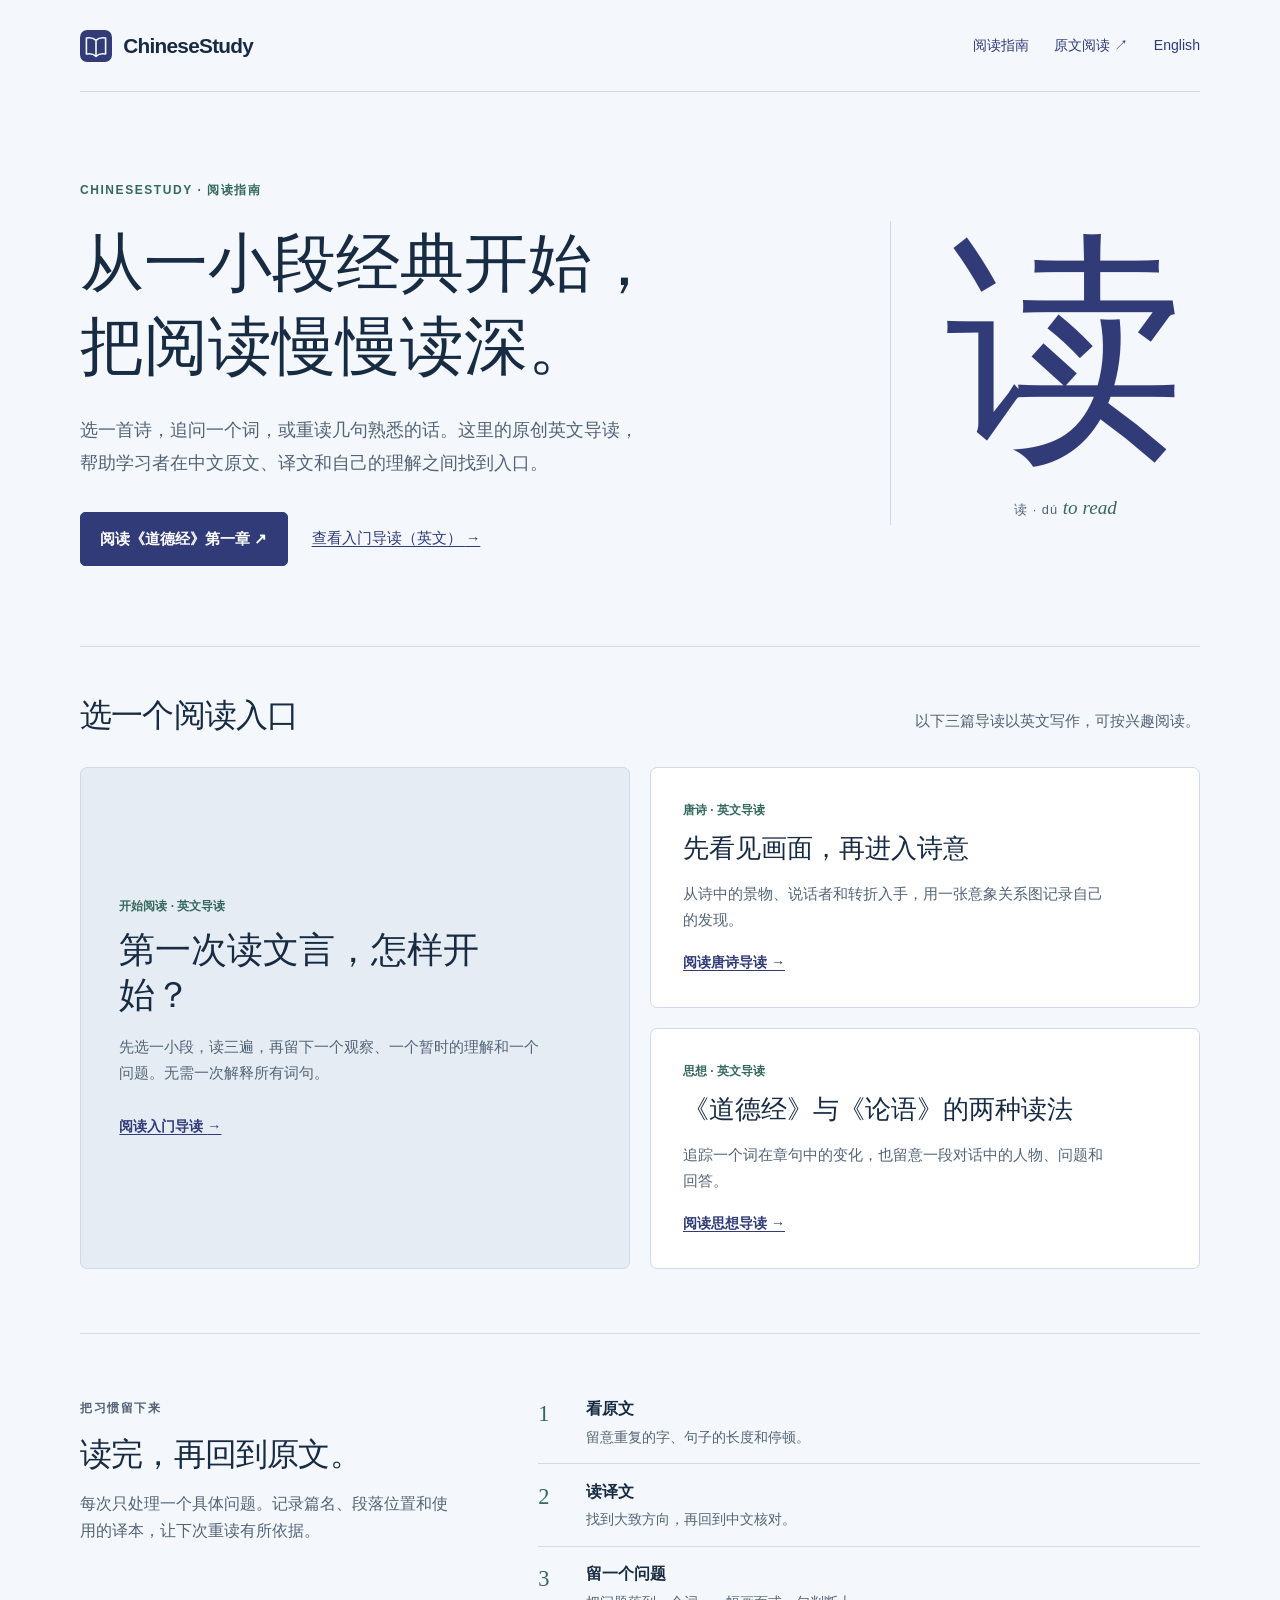
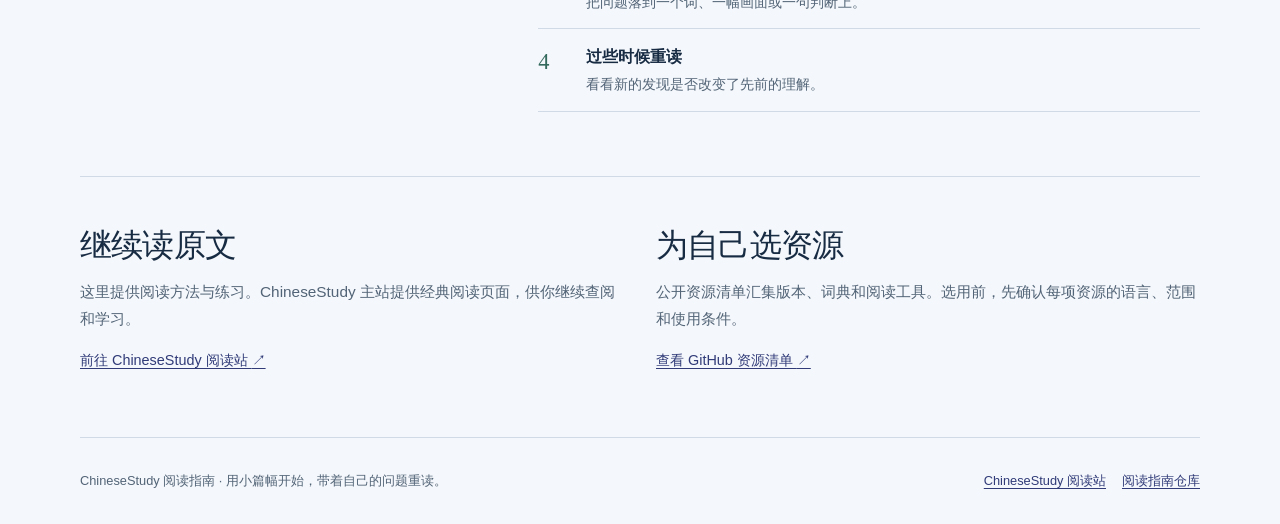
==== zh/index.html @ f6dac71b "feat: publish original Chinese classics reading guides" ====
<!doctype html>
<html lang="zh-Hans"><head><meta charset="utf-8"><meta name="viewport" content="width=device-width, initial-scale=1">
<title>ChineseStudy 阅读指南 | 从一小段经典开始</title><meta name="description" content="从短篇文言、唐诗、《道德经》和《论语》开始阅读。这里提供原创英文导读和阅读练习，帮助你带着具体问题回到原文。">
<link rel="canonical" href="https://chinesestudyorg.github.io/zh/"><link rel="alternate" hreflang="en" href="https://chinesestudyorg.github.io/"><link rel="alternate" hreflang="zh-Hans" href="https://chinesestudyorg.github.io/zh/"><link rel="alternate" hreflang="x-default" href="https://chinesestudyorg.github.io/">
<meta property="og:type" content="website"><meta property="og:title" content="ChineseStudy 阅读指南 | 从一小段经典开始"><meta property="og:description" content="从短篇文言、唐诗、《道德经》和《论语》开始阅读。这里提供原创英文导读和阅读练习，帮助你带着具体问题回到原文。"><meta property="og:url" content="https://chinesestudyorg.github.io/zh/"><meta property="og:site_name" content="ChineseStudy reading guides"><meta property="og:locale" content="zh_CN">
<meta property="og:image" content="https://chinesestudyorg.github.io/assets/social-card.png"><meta property="og:image:width" content="1200"><meta property="og:image:height" content="630"><meta property="og:image:alt" content="ChineseStudy reading guides: Read Chinese classics, one passage at a time."><meta name="twitter:card" content="summary_large_image"><meta name="twitter:image" content="https://chinesestudyorg.github.io/assets/social-card.png"><meta name="theme-color" content="#303b78"><link rel="icon" href="/assets/favicon.svg" type="image/svg+xml"><link rel="stylesheet" href="/assets/style.css">
<script type="application/ld+json">{"@context": "https://schema.org", "@type": "WebPage", "name": "ChineseStudy 阅读指南 | 从一小段经典开始", "description": "从短篇文言、唐诗、《道德经》和《论语》开始阅读。这里提供原创英文导读和阅读练习，帮助你带着具体问题回到原文。", "url": "https://chinesestudyorg.github.io/zh/", "inLanguage": "zh-Hans", "isPartOf": {"@type": "WebSite", "name": "ChineseStudy reading guides", "url": "https://chinesestudyorg.github.io/"}}</script></head><body class="zh"><a class="skip" href="#main">跳转到正文</a><div class="wrap"><header class="site-header"><a class="brand" href="/zh/"><img class="brand-mark" src="/assets/favicon.svg" alt="" width="32" height="32">ChineseStudy</a><nav class="nav" aria-label="主导航"><a href="#guides">阅读指南</a><a href="https://chinesestudy.org/">原文阅读 <span aria-hidden="true">↗</span></a><a href="/" lang="en">English</a></nav></header><main id="main"><section class="hero" aria-labelledby="home-title"><div><p class="eyebrow">ChineseStudy · 阅读指南</p><h1 id="home-title">从一小段经典开始，<br>把阅读慢慢读深。</h1><p class="hero-intro">选一首诗，追问一个词，或重读几句熟悉的话。这里的原创英文导读，帮助学习者在中文原文、译文和自己的理解之间找到入口。</p><div class="hero-actions"><a class="button" href="https://chinesestudy.org/zh-hans/books/dao-de-jing/01/?utm_source=github_pages&amp;utm_medium=referral&amp;utm_campaign=reading_guides&amp;utm_content=zh-home">阅读《道德经》第一章 <span aria-hidden="true">&nbsp;↗</span></a><a class="text-link" href="/guides/first-classical-chinese-reading/">查看入门导读（英文） <span aria-hidden="true">→</span></a></div></div><figure class="reading-glyph"><span class="han" aria-hidden="true">读</span><figcaption>读 · dú <span class="gloss" lang="en">to read</span></figcaption></figure></section><section class="section" id="guides" aria-labelledby="guides-title"><div class="section-heading"><h2 id="guides-title">选一个阅读入口</h2><p>以下三篇导读以英文写作，可按兴趣阅读。</p></div><div class="guide-list"><article class="guide-card first"><p class="category">开始阅读 · 英文导读</p><h3>第一次读文言，怎样开始？</h3><p>先选一小段，读三遍，再留下一个观察、一个暂时的理解和一个问题。无需一次解释所有词句。</p><a class="card-link" href="/guides/first-classical-chinese-reading/">阅读入门导读 <span aria-hidden="true">→</span></a></article><article class="guide-card"><p class="category">唐诗 · 英文导读</p><h3>先看见画面，再进入诗意</h3><p>从诗中的景物、说话者和转折入手，用一张意象关系图记录自己的发现。</p><a class="card-link" href="/guides/reading-tang-poetry/">阅读唐诗导读 <span aria-hidden="true">→</span></a></article><article class="guide-card"><p class="category">思想 · 英文导读</p><h3>《道德经》与《论语》的两种读法</h3><p>追踪一个词在章句中的变化，也留意一段对话中的人物、问题和回答。</p><a class="card-link" href="/guides/tao-te-ching-and-analects/">阅读思想导读 <span aria-hidden="true">→</span></a></article></div></section><section class="section approach" aria-labelledby="approach-title"><div><p class="eyebrow">把习惯留下来</p><h2 class="small-heading" id="approach-title">读完，再回到原文。</h2><p>每次只处理一个具体问题。记录篇名、段落位置和使用的译本，让下次重读有所依据。</p></div><ol class="reading-steps"><li><div><strong>看原文</strong><span>留意重复的字、句子的长度和停顿。</span></div></li><li><div><strong>读译文</strong><span>找到大致方向，再回到中文核对。</span></div></li><li><div><strong>留一个问题</strong><span>把问题落到一个词、一幅画面或一句判断上。</span></div></li><li><div><strong>过些时候重读</strong><span>看看新的发现是否改变了先前的理解。</span></div></li></ol></section><section class="section open-shelf" aria-labelledby="shelf-title"><div><h2 class="small-heading" id="shelf-title">继续读原文</h2><p>这里提供阅读方法与练习。ChineseStudy 主站提供经典阅读页面，供你继续查阅和学习。</p><a href="https://chinesestudy.org/">前往 ChineseStudy 阅读站 <span aria-hidden="true">↗</span></a></div><div><h3 class="small-heading">为自己选资源</h3><p>公开资源清单汇集版本、词典和阅读工具。选用前，先确认每项资源的语言、范围和使用条件。</p><a href="https://github.com/chinesestudyorg/awesome-chinese-classics">查看 GitHub 资源清单 <span aria-hidden="true">↗</span></a></div></section></main><footer class="site-footer"><p>ChineseStudy 阅读指南 · 用小篇幅开始，带着自己的问题重读。</p><div class="footer-links"><a href="https://chinesestudy.org/">ChineseStudy 阅读站</a><a href="https://github.com/chinesestudyorg/chinesestudy-guide">阅读指南仓库</a></div></footer></div></body></html>
---- assets/style.css ----
:root{--paper:#f4f7fb;--surface:#fff;--ink:#172b43;--indigo:#303b78;--jade:#34695d;--muted:#526477;--line:#cfdae6;--wash:#e6ecf4;--display:Georgia,'Times New Roman',serif;--chinese:'Songti SC','STSong','Noto Serif CJK SC',serif;--body:-apple-system,BlinkMacSystemFont,'Segoe UI',sans-serif}
*{box-sizing:border-box}html{scroll-behavior:smooth;scroll-padding-top:2rem}body{margin:0;background:var(--paper);color:var(--ink);font-family:var(--body);line-height:1.7;-webkit-font-smoothing:antialiased}a{color:var(--indigo);text-underline-offset:.2em;text-decoration-thickness:1px}a:hover{color:var(--jade)}a:focus-visible{outline:3px solid var(--jade);outline-offset:5px;border-radius:2px}button:focus-visible{outline:3px solid var(--jade);outline-offset:4px}::selection{background:#c8dfd7;color:var(--ink)}.skip{position:absolute;left:1rem;top:-6rem;z-index:10;background:var(--ink);color:#fff;padding:.65rem 1rem}.skip:focus{top:1rem}.wrap{width:min(1120px,calc(100% - 64px));margin-inline:auto}.site-header{display:flex;align-items:center;justify-content:space-between;gap:2rem;padding-block:1.75rem;border-bottom:1px solid var(--line)}.brand{display:flex;gap:.7rem;align-items:center;text-decoration:none;color:var(--ink);font-weight:700;letter-spacing:-.035em;font-size:1.3rem}.brand-mark{height:32px;width:32px}.nav{display:flex;align-items:center;gap:1.6rem;font-size:.88rem}.nav a{text-decoration:none}.nav a[aria-current=page]{text-decoration:underline}.eyebrow{color:var(--jade);font-size:.75rem;font-weight:700;letter-spacing:.13em;text-transform:uppercase;margin:0 0 1.3rem}.hero{display:grid;grid-template-columns:minmax(0,1fr) 310px;gap:3rem;align-items:center;padding-block:5.5rem 5rem}.hero h1{font-family:var(--display);font-weight:400;font-size:clamp(2.7rem,5.1vw,4.4rem);line-height:1.08;letter-spacing:-.045em;max-width:740px;margin:0 0 1.6rem}.hero-intro{font-size:1.1rem;max-width:570px;color:var(--muted);margin:0 0 2rem}.hero-actions{display:flex;flex-wrap:wrap;align-items:center;gap:1.5rem}.button{display:inline-flex;align-items:center;justify-content:center;padding:.8rem 1.2rem;border-radius:5px;background:var(--indigo);color:#fff;text-decoration:none;font-size:.94rem;font-weight:600;border:1px solid var(--indigo)}.button:hover{background:var(--ink);color:#fff}.text-link{font-size:.92rem}.reading-glyph{margin:0;text-align:center;border-inline-start:1px solid var(--line);padding-inline-start:2.5rem}.reading-glyph .han{display:block;font-family:var(--chinese);font-size:15rem;line-height:1.08;color:var(--indigo);font-weight:400}.reading-glyph figcaption{font-size:.8rem;letter-spacing:.08em;color:var(--muted);margin-top:.75rem}.reading-glyph .gloss{font-family:var(--display);font-style:italic;font-size:1.2rem;letter-spacing:0;color:var(--jade)}.section{padding-block:3rem 4rem;border-top:1px solid var(--line)}.section-heading{display:flex;align-items:baseline;justify-content:space-between;gap:2rem;margin-bottom:2rem}.section-heading h2,.small-heading{font-family:var(--display);font-weight:400;font-size:2rem;letter-spacing:-.025em;line-height:1.25;margin:0}.section-heading p{color:var(--muted);font-size:.92rem;margin:0}.guide-list{display:grid;grid-template-columns:1fr 1fr;gap:1.25rem}.guide-card{background:var(--surface);border:1px solid var(--line);border-radius:7px;padding:2rem;display:flex;flex-direction:column;align-items:start;transition:border-color .18s ease}.guide-card:hover{border-color:var(--indigo)}.guide-card.first{grid-row:span 2;background:var(--wash);padding:2.4rem;justify-content:center}.guide-card .category{font-size:.75rem;font-weight:700;color:var(--jade);margin:0 0 .75rem}.guide-card h3{font-family:var(--display);font-weight:400;font-size:1.65rem;letter-spacing:-.02em;line-height:1.25;margin:0 0 1rem;max-width:420px}.guide-card.first h3{font-size:2.25rem}.guide-card p{color:var(--muted);font-size:.96rem;margin:0 0 1.1rem;max-width:420px}.guide-card .card-link{font-size:.88rem;font-weight:600;margin-top:auto}.guide-card.first .card-link{margin-top:.7rem}.approach{display:grid;grid-template-columns:.8fr 1.4fr;gap:5rem}.approach p{margin:1rem 0;color:var(--muted)}.reading-steps{list-style:none;padding:0;margin:0;counter-reset:reading}.reading-steps li{counter-increment:reading;display:grid;grid-template-columns:2rem 1fr;gap:1rem;padding:.85rem 0;border-bottom:1px solid var(--line)}.reading-steps li:before{content:counter(reading);color:var(--jade);font-family:var(--display);font-size:1.4rem}.reading-steps strong{display:block;font-size:1rem}.reading-steps span{color:var(--muted);font-size:.9rem}.open-shelf{display:grid;grid-template-columns:1fr 1fr;gap:2rem}.open-shelf p{color:var(--muted);font-size:.96rem;margin:.9rem 0}.open-shelf a{font-size:.9rem}.site-footer{border-top:1px solid var(--line);padding-block:2rem;display:flex;align-items:flex-start;justify-content:space-between;gap:2rem;color:var(--muted);font-size:.8rem}.site-footer p{margin:0;max-width:440px}.footer-links{display:flex;flex-wrap:wrap;gap:1rem}.article-top{padding-block:3.5rem 2.4rem;max-width:850px}.breadcrumb{font-size:.82rem;margin-bottom:2rem}.article-top h1{font-family:var(--display);font-size:clamp(2.3rem,4.6vw,3.65rem);font-weight:400;line-height:1.13;letter-spacing:-.035em;margin:0 0 1.3rem;max-width:790px}.article-deck{font-size:1.12rem;color:var(--muted);max-width:680px;margin:0 0 1.3rem}.article-meta{font-size:.78rem;color:var(--muted);display:flex;flex-wrap:wrap;gap:.6rem 1.3rem}.article-layout{display:grid;grid-template-columns:minmax(0,730px) 220px;gap:5rem;padding-bottom:4.5rem}.article-body{font-size:1.02rem}.article-body h2{font-family:var(--display);font-weight:400;font-size:1.75rem;line-height:1.3;letter-spacing:-.02em;margin:2rem 0 .75rem}.article-body h2:first-child{margin-top:.25rem}.article-body p{margin:.8rem 0 1.2rem}.article-body ul,.article-body ol{padding-left:1.4rem}.article-body li{padding-left:.2rem;margin:.45rem 0}.article-body strong{font-weight:650}.practice{background:var(--wash);border-inline-start:3px solid var(--jade);padding:1.1rem 1.4rem;margin:2rem 0;border-radius:0 5px 5px 0}.practice h2{font-family:var(--body);font-size:1rem;font-weight:650;letter-spacing:0;margin:0 0 .5rem}.practice p{margin:.4rem 0}.reading-next{border-top:1px solid var(--line);padding-top:1.6rem;margin-top:2rem}.reading-next .button{margin-top:.5rem}.article-aside{padding-top:.35rem}.article-aside .aside-title{font-size:.74rem;text-transform:uppercase;font-weight:700;letter-spacing:.1em;color:var(--jade);margin:0 0 1rem}.article-aside a{display:block;margin:.75rem 0;font-size:.85rem}.article-aside p{color:var(--muted);font-size:.85rem;margin:1.5rem 0}.chinese{font-family:var(--chinese)}.zh .hero h1{font-family:var(--chinese);font-size:clamp(2.5rem,5vw,4.15rem);line-height:1.3;letter-spacing:0}.zh .hero-intro{line-height:1.9}.zh .guide-card h3{font-family:var(--chinese);letter-spacing:0}.zh .section-heading h2,.zh .small-heading{font-family:var(--chinese)}
@media(max-width:900px){.hero{grid-template-columns:1fr 220px;gap:2rem}.reading-glyph{padding-inline-start:1.5rem}.reading-glyph .han{font-size:11rem}.article-layout{grid-template-columns:minmax(0,1fr) 190px;gap:2.5rem}.approach{gap:2.5rem}.nav{gap:1.1rem}}
@media(max-width:650px){.wrap{width:calc(100% - 36px)}.site-header{align-items:flex-start;gap:1rem;padding-block:1.3rem;flex-wrap:wrap}.brand{font-size:1.15rem}.nav{gap:1.1rem;font-size:.83rem;min-height:32px;flex-wrap:wrap}.hero{grid-template-columns:1fr;padding-block:3rem 2.5rem;gap:1.8rem}.hero h1{font-size:2.85rem;max-width:500px}.hero-intro{font-size:1rem}.reading-glyph{border-inline-start:0;border-top:1px solid var(--line);padding:1rem 0 0;display:flex;align-items:center;gap:1rem;text-align:left}.reading-glyph .han{font-size:5rem;line-height:1}.reading-glyph figcaption{margin:0;font-size:.72rem}.reading-glyph .gloss{display:block;margin-top:.15rem;font-size:1.05rem}.section{padding-block:2.4rem}.section-heading{display:block;margin-bottom:1.5rem}.section-heading p{margin-top:.6rem}.guide-list{grid-template-columns:1fr}.guide-card,.guide-card.first{padding:1.5rem}.guide-card.first{grid-row:auto}.guide-card.first h3{font-size:1.9rem}.guide-card h3{font-size:1.65rem}.approach,.open-shelf{grid-template-columns:1fr;gap:1.6rem}.site-footer{flex-direction:column;gap:1rem}.article-top{padding-block:2.4rem 2rem}.article-top h1{font-size:2.6rem}.article-deck{font-size:1.04rem}.breadcrumb{margin-bottom:1.5rem}.article-layout{grid-template-columns:1fr;gap:2rem;padding-bottom:2.5rem}.article-aside{border-top:1px solid var(--line);padding-top:1.5rem}.article-body{font-size:1rem}.article-body h2{font-size:1.55rem}.hero-actions{gap:1rem}.practice{padding:1rem 1.2rem}.zh .hero h1{font-size:2.7rem}}
@media(prefers-reduced-motion:reduce){html{scroll-behavior:auto}.guide-card{transition:none}}
@media print{body{background:#fff;color:#000}.nav,.article-aside,.reading-glyph,.hero-actions,.site-footer{display:none}.wrap{width:100%;max-width:760px}.article-layout{display:block}.site-header{padding:.5rem 0}.article-top{padding:1.5rem 0}.practice{break-inside:avoid}.button{background:none;color:#000;border:1px solid #000}.article-body a{color:#000}}
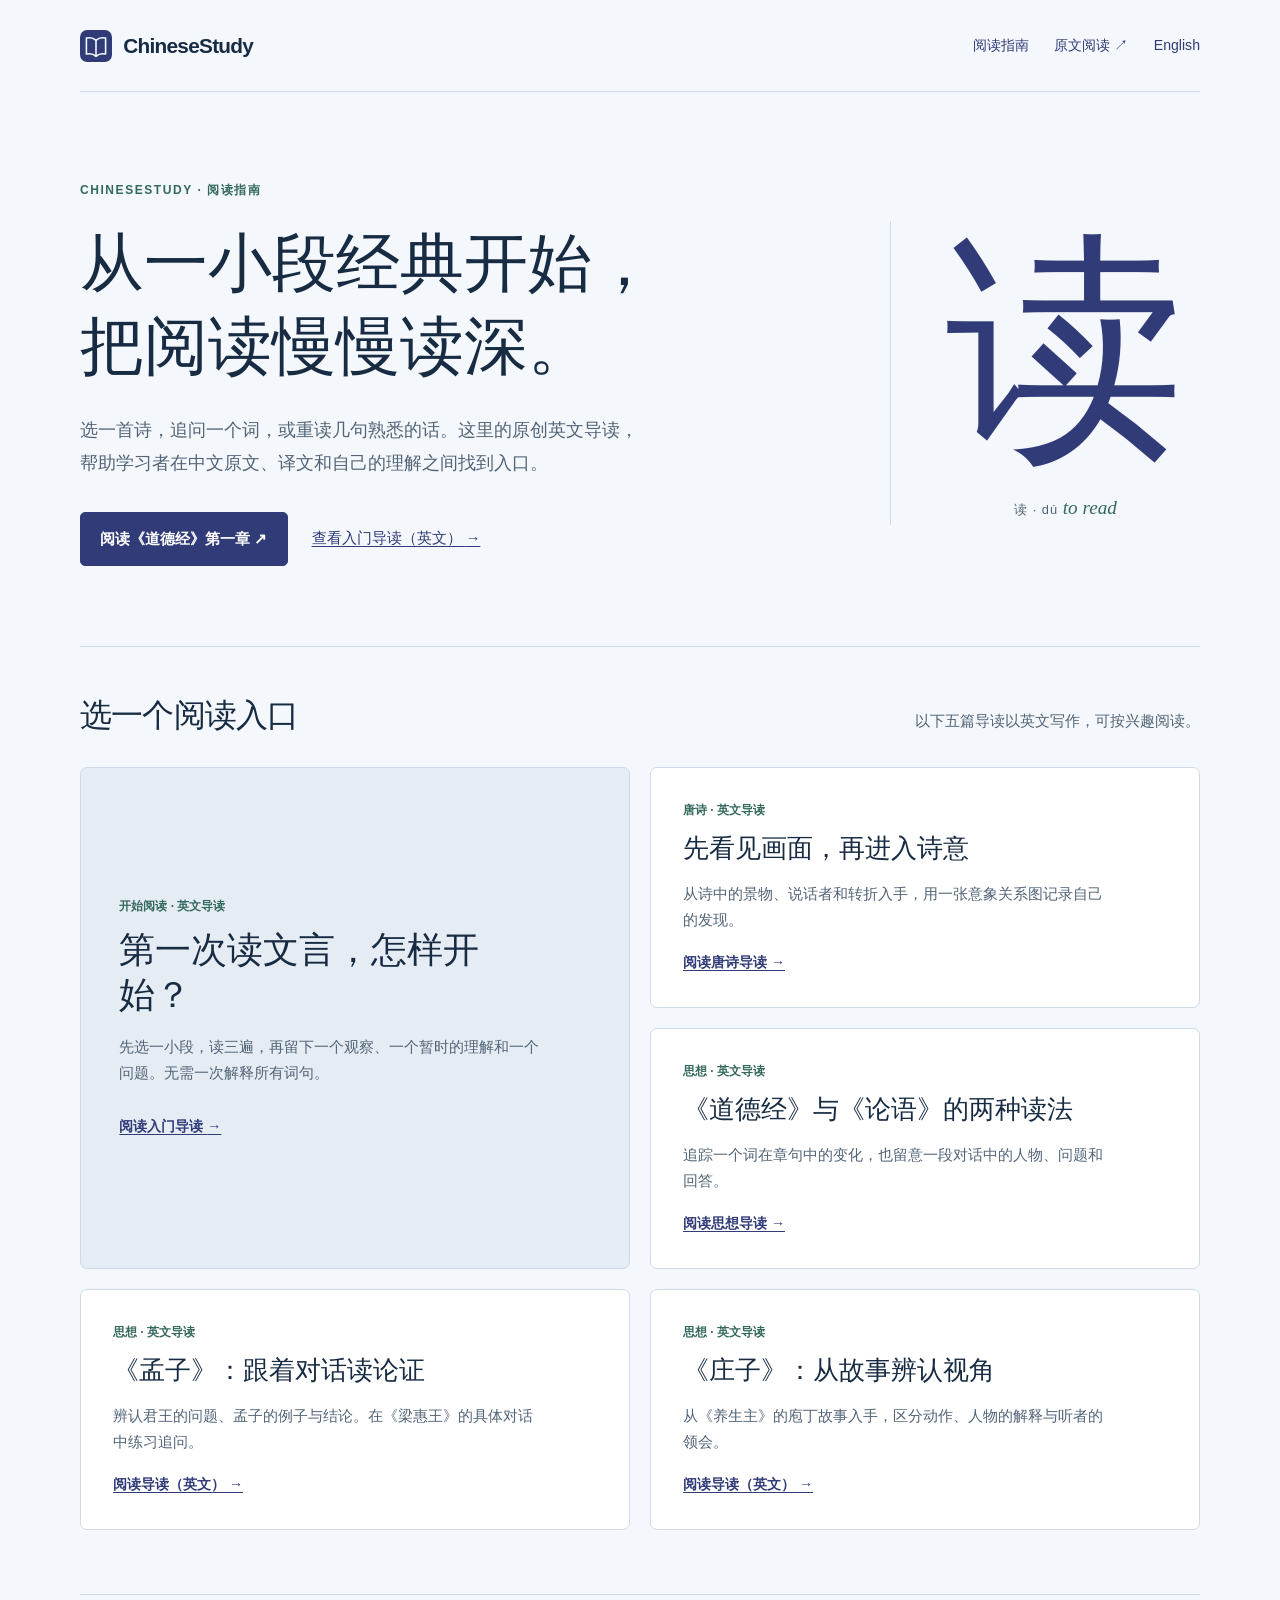
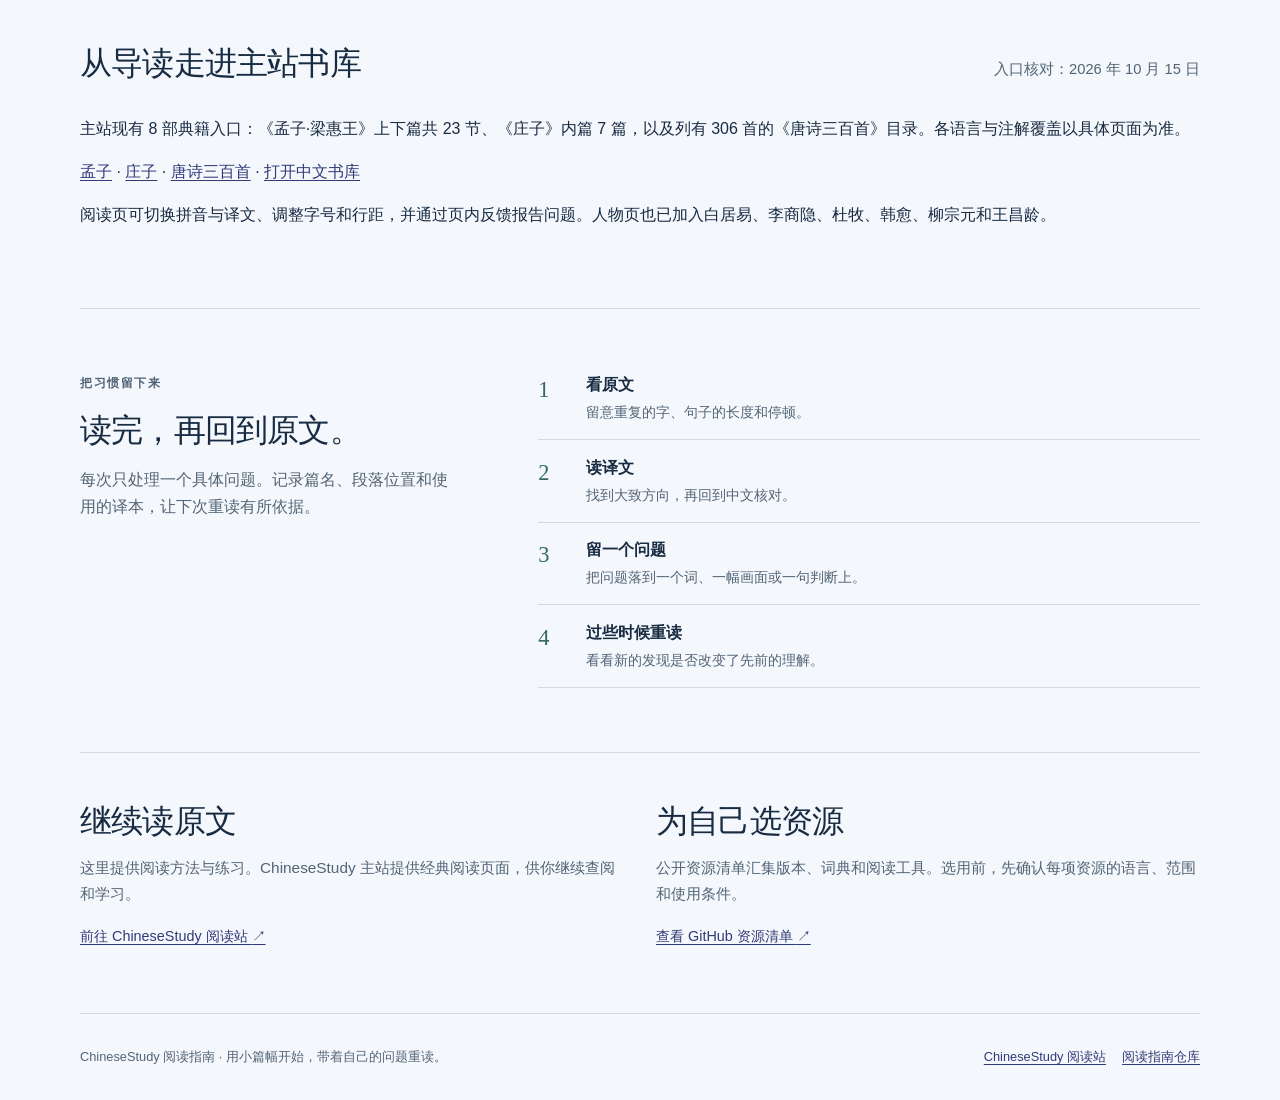
==== commit b6a3c1b2: "docs: refresh reading guides for Mencius, Zhuangzi, and new poet paths" ====
--- a/zh/index.html
+++ b/zh/index.html
@@ -1,7 +1,7 @@
 <!doctype html>
 <html lang="zh-Hans"><head><meta charset="utf-8"><meta name="viewport" content="width=device-width, initial-scale=1">
-<title>ChineseStudy 阅读指南 | 从一小段经典开始</title><meta name="description" content="从短篇文言、唐诗、《道德经》和《论语》开始阅读。这里提供原创英文导读和阅读练习，帮助你带着具体问题回到原文。">
+<title>ChineseStudy 阅读指南 | 从一小段经典开始</title><meta name="description" content="从唐诗、《道德经》《论语》《孟子》和《庄子》开始。原创英文导读与阅读练习，连接中文原文、拼音、译文和具体篇章。">
 <link rel="canonical" href="https://chinesestudyorg.github.io/zh/"><link rel="alternate" hreflang="en" href="https://chinesestudyorg.github.io/"><link rel="alternate" hreflang="zh-Hans" href="https://chinesestudyorg.github.io/zh/"><link rel="alternate" hreflang="x-default" href="https://chinesestudyorg.github.io/">
-<meta property="og:type" content="website"><meta property="og:title" content="ChineseStudy 阅读指南 | 从一小段经典开始"><meta property="og:description" content="从短篇文言、唐诗、《道德经》和《论语》开始阅读。这里提供原创英文导读和阅读练习，帮助你带着具体问题回到原文。"><meta property="og:url" content="https://chinesestudyorg.github.io/zh/"><meta property="og:site_name" content="ChineseStudy reading guides"><meta property="og:locale" content="zh_CN">
+<meta property="og:type" content="website"><meta property="og:title" content="ChineseStudy 阅读指南 | 从一小段经典开始"><meta property="og:description" content="从唐诗、《道德经》《论语》《孟子》和《庄子》开始。原创英文导读与阅读练习，连接中文原文、拼音、译文和具体篇章。"><meta property="og:url" content="https://chinesestudyorg.github.io/zh/"><meta property="og:site_name" content="ChineseStudy reading guides"><meta property="og:locale" content="zh_CN">
 <meta property="og:image" content="https://chinesestudyorg.github.io/assets/social-card.png"><meta property="og:image:width" content="1200"><meta property="og:image:height" content="630"><meta property="og:image:alt" content="ChineseStudy reading guides: Read Chinese classics, one passage at a time."><meta name="twitter:card" content="summary_large_image"><meta name="twitter:image" content="https://chinesestudyorg.github.io/assets/social-card.png"><meta name="theme-color" content="#303b78"><link rel="icon" href="/assets/favicon.svg" type="image/svg+xml"><link rel="stylesheet" href="/assets/style.css">
-<script type="application/ld+json">{"@context": "https://schema.org", "@type": "WebPage", "name": "ChineseStudy 阅读指南 | 从一小段经典开始", "description": "从短篇文言、唐诗、《道德经》和《论语》开始阅读。这里提供原创英文导读和阅读练习，帮助你带着具体问题回到原文。", "url": "https://chinesestudyorg.github.io/zh/", "inLanguage": "zh-Hans", "isPartOf": {"@type": "WebSite", "name": "ChineseStudy reading guides", "url": "https://chinesestudyorg.github.io/"}}</script></head><body class="zh"><a class="skip" href="#main">跳转到正文</a><div class="wrap"><header class="site-header"><a class="brand" href="/zh/"><img class="brand-mark" src="/assets/favicon.svg" alt="" width="32" height="32">ChineseStudy</a><nav class="nav" aria-label="主导航"><a href="#guides">阅读指南</a><a href="https://chinesestudy.org/">原文阅读 <span aria-hidden="true">↗</span></a><a href="/" lang="en">English</a></nav></header><main id="main"><section class="hero" aria-labelledby="home-title"><div><p class="eyebrow">ChineseStudy · 阅读指南</p><h1 id="home-title">从一小段经典开始，<br>把阅读慢慢读深。</h1><p class="hero-intro">选一首诗，追问一个词，或重读几句熟悉的话。这里的原创英文导读，帮助学习者在中文原文、译文和自己的理解之间找到入口。</p><div class="hero-actions"><a class="button" href="https://chinesestudy.org/zh-hans/books/dao-de-jing/01/?utm_source=github_pages&amp;utm_medium=referral&amp;utm_campaign=reading_guides&amp;utm_content=zh-home">阅读《道德经》第一章 <span aria-hidden="true">&nbsp;↗</span></a><a class="text-link" href="/guides/first-classical-chinese-reading/">查看入门导读（英文） <span aria-hidden="true">→</span></a></div></div><figure class="reading-glyph"><span class="han" aria-hidden="true">读</span><figcaption>读 · dú <span class="gloss" lang="en">to read</span></figcaption></figure></section><section class="section" id="guides" aria-labelledby="guides-title"><div class="section-heading"><h2 id="guides-title">选一个阅读入口</h2><p>以下三篇导读以英文写作，可按兴趣阅读。</p></div><div class="guide-list"><article class="guide-card first"><p class="category">开始阅读 · 英文导读</p><h3>第一次读文言，怎样开始？</h3><p>先选一小段，读三遍，再留下一个观察、一个暂时的理解和一个问题。无需一次解释所有词句。</p><a class="card-link" href="/guides/first-classical-chinese-reading/">阅读入门导读 <span aria-hidden="true">→</span></a></article><article class="guide-card"><p class="category">唐诗 · 英文导读</p><h3>先看见画面，再进入诗意</h3><p>从诗中的景物、说话者和转折入手，用一张意象关系图记录自己的发现。</p><a class="card-link" href="/guides/reading-tang-poetry/">阅读唐诗导读 <span aria-hidden="true">→</span></a></article><article class="guide-card"><p class="category">思想 · 英文导读</p><h3>《道德经》与《论语》的两种读法</h3><p>追踪一个词在章句中的变化，也留意一段对话中的人物、问题和回答。</p><a class="card-link" href="/guides/tao-te-ching-and-analects/">阅读思想导读 <span aria-hidden="true">→</span></a></article></div></section><section class="section approach" aria-labelledby="approach-title"><div><p class="eyebrow">把习惯留下来</p><h2 class="small-heading" id="approach-title">读完，再回到原文。</h2><p>每次只处理一个具体问题。记录篇名、段落位置和使用的译本，让下次重读有所依据。</p></div><ol class="reading-steps"><li><div><strong>看原文</strong><span>留意重复的字、句子的长度和停顿。</span></div></li><li><div><strong>读译文</strong><span>找到大致方向，再回到中文核对。</span></div></li><li><div><strong>留一个问题</strong><span>把问题落到一个词、一幅画面或一句判断上。</span></div></li><li><div><strong>过些时候重读</strong><span>看看新的发现是否改变了先前的理解。</span></div></li></ol></section><section class="section open-shelf" aria-labelledby="shelf-title"><div><h2 class="small-heading" id="shelf-title">继续读原文</h2><p>这里提供阅读方法与练习。ChineseStudy 主站提供经典阅读页面，供你继续查阅和学习。</p><a href="https://chinesestudy.org/">前往 ChineseStudy 阅读站 <span aria-hidden="true">↗</span></a></div><div><h3 class="small-heading">为自己选资源</h3><p>公开资源清单汇集版本、词典和阅读工具。选用前，先确认每项资源的语言、范围和使用条件。</p><a href="https://github.com/chinesestudyorg/awesome-chinese-classics">查看 GitHub 资源清单 <span aria-hidden="true">↗</span></a></div></section></main><footer class="site-footer"><p>ChineseStudy 阅读指南 · 用小篇幅开始，带着自己的问题重读。</p><div class="footer-links"><a href="https://chinesestudy.org/">ChineseStudy 阅读站</a><a href="https://github.com/chinesestudyorg/chinesestudy-guide">阅读指南仓库</a></div></footer></div></body></html>+<script type="application/ld+json">{"@context": "https://schema.org", "@type": "WebPage", "name": "ChineseStudy 阅读指南 | 从一小段经典开始", "description": "从唐诗、《道德经》《论语》《孟子》和《庄子》开始。原创英文导读与阅读练习，连接中文原文、拼音、译文和具体篇章。", "url": "https://chinesestudyorg.github.io/zh/", "inLanguage": "zh-Hans", "isPartOf": {"@type": "WebSite", "name": "ChineseStudy reading guides", "url": "https://chinesestudyorg.github.io/"}, "dateModified": "2026-10-15"}</script></head><body class="zh"><a class="skip" href="#main">跳转到正文</a><div class="wrap"><header class="site-header"><a class="brand" href="/zh/"><img class="brand-mark" src="/assets/favicon.svg" alt="" width="32" height="32">ChineseStudy</a><nav class="nav" aria-label="主导航"><a href="#guides">阅读指南</a><a href="https://chinesestudy.org/">原文阅读 <span aria-hidden="true">↗</span></a><a href="/" lang="en">English</a></nav></header><main id="main"><section class="hero" aria-labelledby="home-title"><div><p class="eyebrow">ChineseStudy · 阅读指南</p><h1 id="home-title">从一小段经典开始，<br>把阅读慢慢读深。</h1><p class="hero-intro">选一首诗，追问一个词，或重读几句熟悉的话。这里的原创英文导读，帮助学习者在中文原文、译文和自己的理解之间找到入口。</p><div class="hero-actions"><a class="button" href="https://chinesestudy.org/zh-hans/books/dao-de-jing/01/?utm_source=github_pages&amp;utm_medium=referral&amp;utm_campaign=reading_guides&amp;utm_content=zh-home">阅读《道德经》第一章 <span aria-hidden="true">&nbsp;↗</span></a><a class="text-link" href="/guides/first-classical-chinese-reading/">查看入门导读（英文） <span aria-hidden="true">→</span></a></div></div><figure class="reading-glyph"><span class="han" aria-hidden="true">读</span><figcaption>读 · dú <span class="gloss" lang="en">to read</span></figcaption></figure></section><section class="section" id="guides" aria-labelledby="guides-title"><div class="section-heading"><h2 id="guides-title">选一个阅读入口</h2><p>以下五篇导读以英文写作，可按兴趣阅读。</p></div><div class="guide-list"><article class="guide-card first"><p class="category">开始阅读 · 英文导读</p><h3>第一次读文言，怎样开始？</h3><p>先选一小段，读三遍，再留下一个观察、一个暂时的理解和一个问题。无需一次解释所有词句。</p><a class="card-link" href="/guides/first-classical-chinese-reading/">阅读入门导读 <span aria-hidden="true">→</span></a></article><article class="guide-card"><p class="category">唐诗 · 英文导读</p><h3>先看见画面，再进入诗意</h3><p>从诗中的景物、说话者和转折入手，用一张意象关系图记录自己的发现。</p><a class="card-link" href="/guides/reading-tang-poetry/">阅读唐诗导读 <span aria-hidden="true">→</span></a></article><article class="guide-card"><p class="category">思想 · 英文导读</p><h3>《道德经》与《论语》的两种读法</h3><p>追踪一个词在章句中的变化，也留意一段对话中的人物、问题和回答。</p><a class="card-link" href="/guides/tao-te-ching-and-analects/">阅读思想导读 <span aria-hidden="true">→</span></a></article><article class="guide-card"><p class="category">思想 · 英文导读</p><h3>《孟子》：跟着对话读论证</h3><p>辨认君王的问题、孟子的例子与结论。在《梁惠王》的具体对话中练习追问。</p><a class="card-link" href="/guides/reading-mencius/">阅读导读（英文） <span aria-hidden="true">→</span></a></article><article class="guide-card"><p class="category">思想 · 英文导读</p><h3>《庄子》：从故事辨认视角</h3><p>从《养生主》的庖丁故事入手，区分动作、人物的解释与听者的领会。</p><a class="card-link" href="/guides/reading-zhuangzi/">阅读导读（英文） <span aria-hidden="true">→</span></a></article></div></section><section class="section" aria-labelledby="library-title"><div class="section-heading"><h2 id="library-title">从导读走进主站书库</h2><p>入口核对：2026 年 10 月 15 日</p></div><p>主站现有 8 部典籍入口：《孟子·梁惠王》上下篇共 23 节、《庄子》内篇 7 篇，以及列有 306 首的《唐诗三百首》目录。各语言与注解覆盖以具体页面为准。</p><p><a href="https://chinesestudy.org/zh-hans/books/mengzi/">孟子</a> · <a href="https://chinesestudy.org/zh-hans/books/zhuangzi/">庄子</a> · <a href="https://chinesestudy.org/zh-hans/books/tangshi-sanbai/">唐诗三百首</a> · <a href="https://chinesestudy.org/zh-hans/">打开中文书库</a></p><p>阅读页可切换拼音与译文、调整字号和行距，并通过页内反馈报告问题。人物页也已加入白居易、李商隐、杜牧、韩愈、柳宗元和王昌龄。</p></section><section class="section approach" aria-labelledby="approach-title"><div><p class="eyebrow">把习惯留下来</p><h2 class="small-heading" id="approach-title">读完，再回到原文。</h2><p>每次只处理一个具体问题。记录篇名、段落位置和使用的译本，让下次重读有所依据。</p></div><ol class="reading-steps"><li><div><strong>看原文</strong><span>留意重复的字、句子的长度和停顿。</span></div></li><li><div><strong>读译文</strong><span>找到大致方向，再回到中文核对。</span></div></li><li><div><strong>留一个问题</strong><span>把问题落到一个词、一幅画面或一句判断上。</span></div></li><li><div><strong>过些时候重读</strong><span>看看新的发现是否改变了先前的理解。</span></div></li></ol></section><section class="section open-shelf" aria-labelledby="shelf-title"><div><h2 class="small-heading" id="shelf-title">继续读原文</h2><p>这里提供阅读方法与练习。ChineseStudy 主站提供经典阅读页面，供你继续查阅和学习。</p><a href="https://chinesestudy.org/">前往 ChineseStudy 阅读站 <span aria-hidden="true">↗</span></a></div><div><h3 class="small-heading">为自己选资源</h3><p>公开资源清单汇集版本、词典和阅读工具。选用前，先确认每项资源的语言、范围和使用条件。</p><a href="https://github.com/chinesestudyorg/awesome-chinese-classics">查看 GitHub 资源清单 <span aria-hidden="true">↗</span></a></div></section></main><footer class="site-footer"><p>ChineseStudy 阅读指南 · 用小篇幅开始，带着自己的问题重读。</p><div class="footer-links"><a href="https://chinesestudy.org/">ChineseStudy 阅读站</a><a href="https://github.com/chinesestudyorg/chinesestudy-guide">阅读指南仓库</a></div></footer></div></body></html>
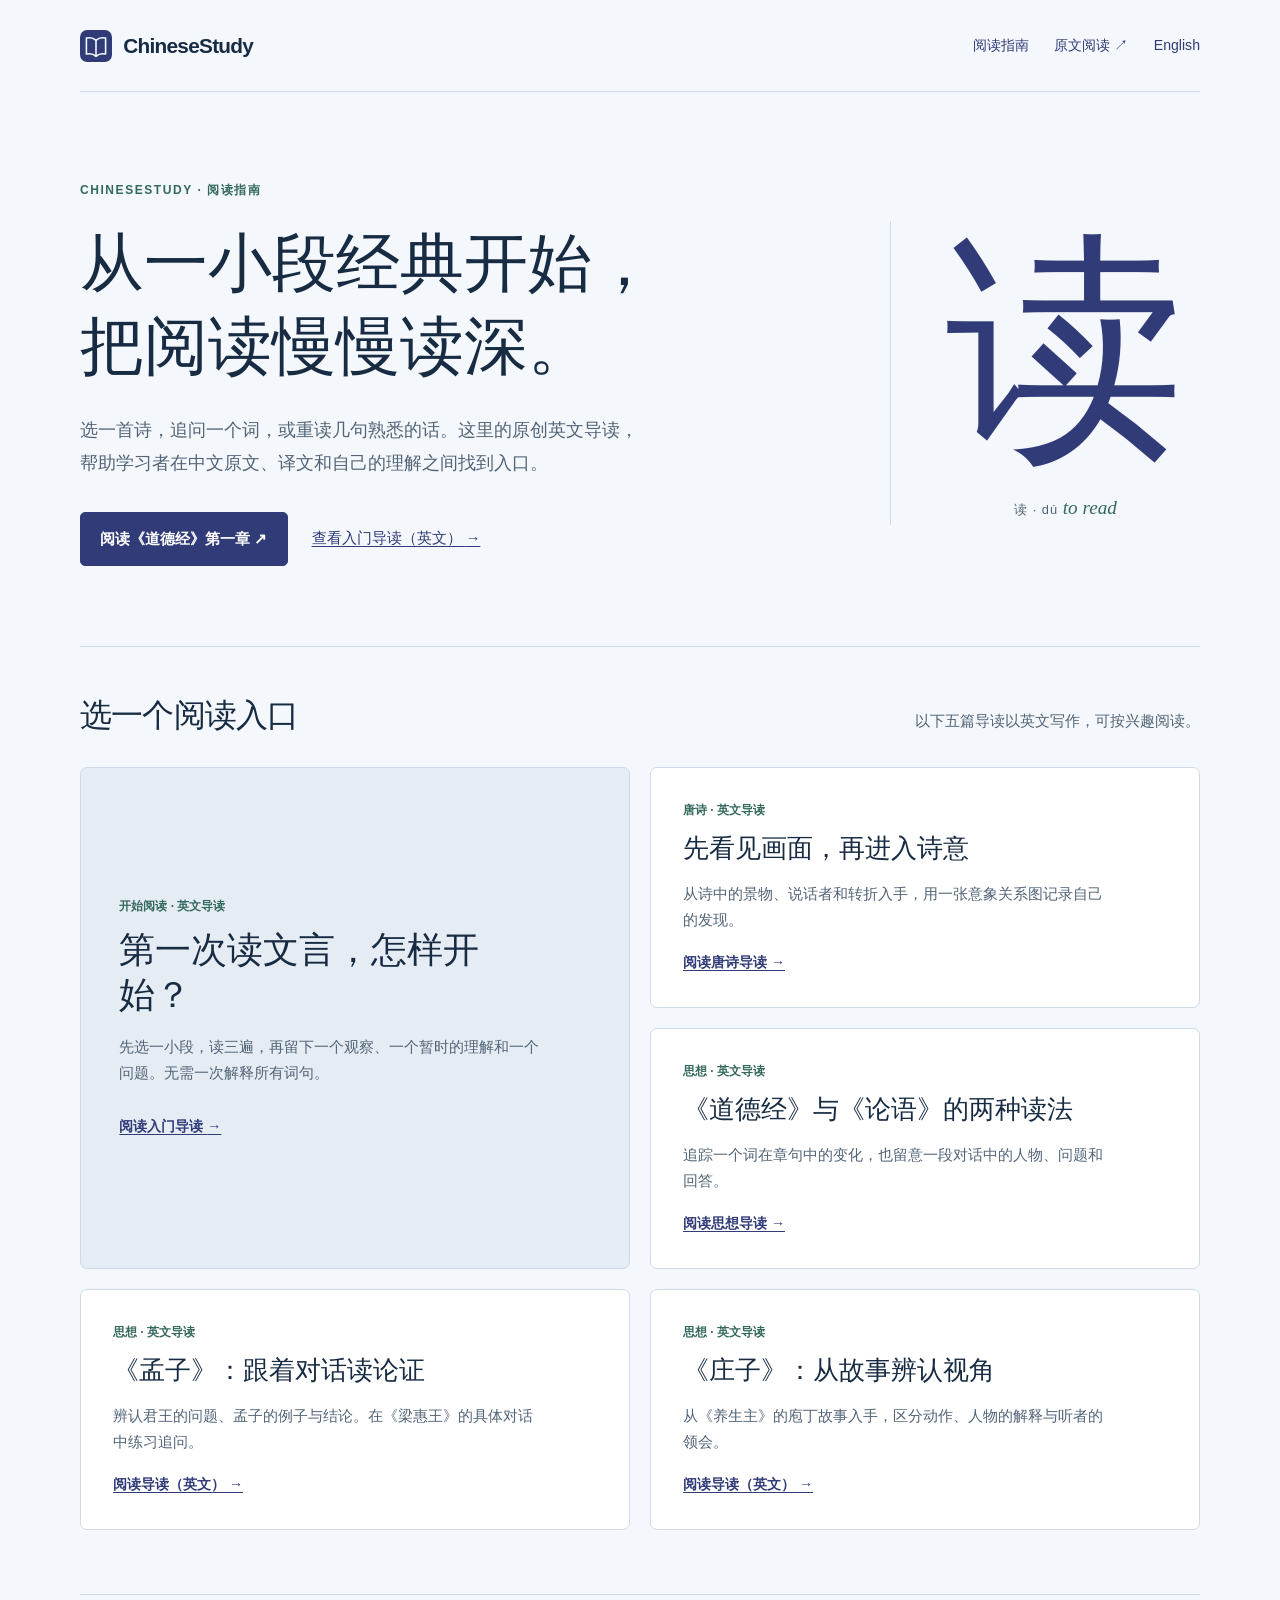
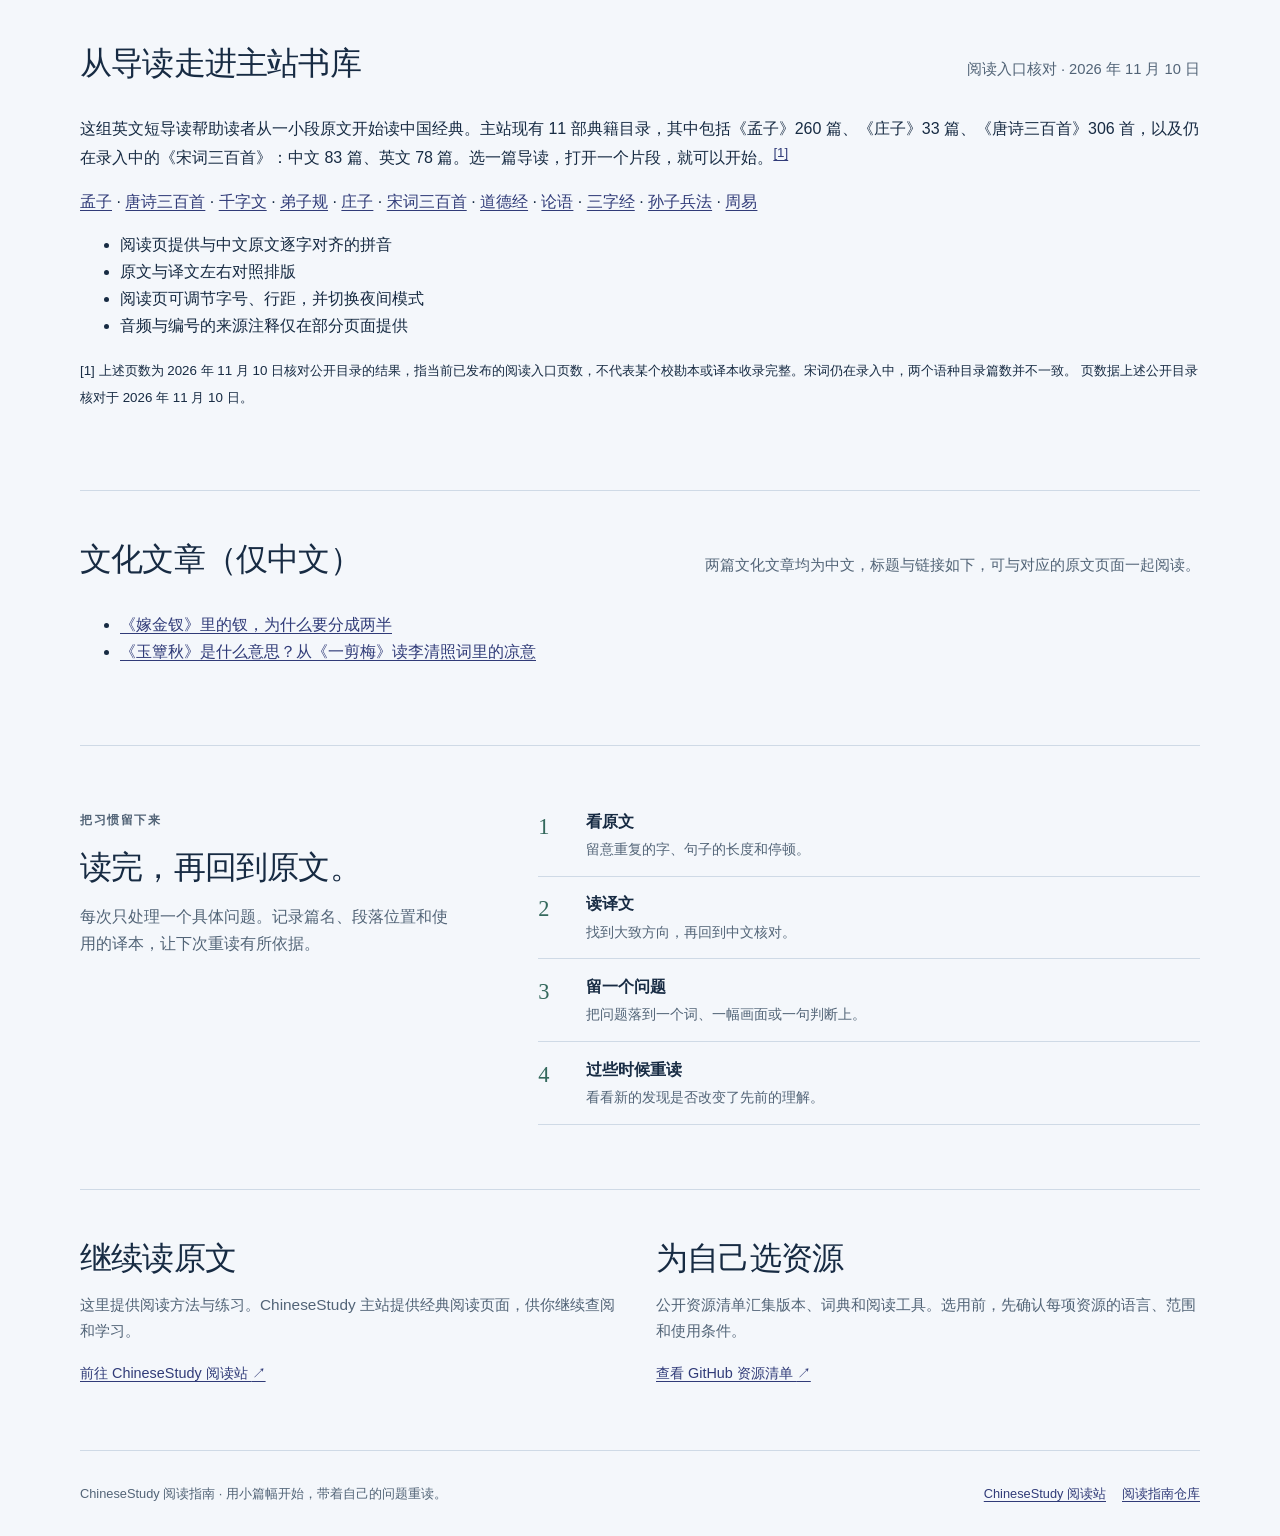
==== commit 3808f916: "Refresh published library scope and reading links" ====
--- a/zh/index.html
+++ b/zh/index.html
@@ -4,4 +4,4 @@
 <link rel="canonical" href="https://chinesestudyorg.github.io/zh/"><link rel="alternate" hreflang="en" href="https://chinesestudyorg.github.io/"><link rel="alternate" hreflang="zh-Hans" href="https://chinesestudyorg.github.io/zh/"><link rel="alternate" hreflang="x-default" href="https://chinesestudyorg.github.io/">
 <meta property="og:type" content="website"><meta property="og:title" content="ChineseStudy 阅读指南 | 从一小段经典开始"><meta property="og:description" content="从唐诗、《道德经》《论语》《孟子》和《庄子》开始。原创英文导读与阅读练习，连接中文原文、拼音、译文和具体篇章。"><meta property="og:url" content="https://chinesestudyorg.github.io/zh/"><meta property="og:site_name" content="ChineseStudy reading guides"><meta property="og:locale" content="zh_CN">
 <meta property="og:image" content="https://chinesestudyorg.github.io/assets/social-card.png"><meta property="og:image:width" content="1200"><meta property="og:image:height" content="630"><meta property="og:image:alt" content="ChineseStudy reading guides: Read Chinese classics, one passage at a time."><meta name="twitter:card" content="summary_large_image"><meta name="twitter:image" content="https://chinesestudyorg.github.io/assets/social-card.png"><meta name="theme-color" content="#303b78"><link rel="icon" href="/assets/favicon.svg" type="image/svg+xml"><link rel="stylesheet" href="/assets/style.css">
-<script type="application/ld+json">{"@context": "https://schema.org", "@type": "WebPage", "name": "ChineseStudy 阅读指南 | 从一小段经典开始", "description": "从唐诗、《道德经》《论语》《孟子》和《庄子》开始。原创英文导读与阅读练习，连接中文原文、拼音、译文和具体篇章。", "url": "https://chinesestudyorg.github.io/zh/", "inLanguage": "zh-Hans", "isPartOf": {"@type": "WebSite", "name": "ChineseStudy reading guides", "url": "https://chinesestudyorg.github.io/"}, "dateModified": "2026-10-15"}</script></head><body class="zh"><a class="skip" href="#main">跳转到正文</a><div class="wrap"><header class="site-header"><a class="brand" href="/zh/"><img class="brand-mark" src="/assets/favicon.svg" alt="" width="32" height="32">ChineseStudy</a><nav class="nav" aria-label="主导航"><a href="#guides">阅读指南</a><a href="https://chinesestudy.org/">原文阅读 <span aria-hidden="true">↗</span></a><a href="/" lang="en">English</a></nav></header><main id="main"><section class="hero" aria-labelledby="home-title"><div><p class="eyebrow">ChineseStudy · 阅读指南</p><h1 id="home-title">从一小段经典开始，<br>把阅读慢慢读深。</h1><p class="hero-intro">选一首诗，追问一个词，或重读几句熟悉的话。这里的原创英文导读，帮助学习者在中文原文、译文和自己的理解之间找到入口。</p><div class="hero-actions"><a class="button" href="https://chinesestudy.org/zh-hans/books/dao-de-jing/01/?utm_source=github_pages&amp;utm_medium=referral&amp;utm_campaign=reading_guides&amp;utm_content=zh-home">阅读《道德经》第一章 <span aria-hidden="true">&nbsp;↗</span></a><a class="text-link" href="/guides/first-classical-chinese-reading/">查看入门导读（英文） <span aria-hidden="true">→</span></a></div></div><figure class="reading-glyph"><span class="han" aria-hidden="true">读</span><figcaption>读 · dú <span class="gloss" lang="en">to read</span></figcaption></figure></section><section class="section" id="guides" aria-labelledby="guides-title"><div class="section-heading"><h2 id="guides-title">选一个阅读入口</h2><p>以下五篇导读以英文写作，可按兴趣阅读。</p></div><div class="guide-list"><article class="guide-card first"><p class="category">开始阅读 · 英文导读</p><h3>第一次读文言，怎样开始？</h3><p>先选一小段，读三遍，再留下一个观察、一个暂时的理解和一个问题。无需一次解释所有词句。</p><a class="card-link" href="/guides/first-classical-chinese-reading/">阅读入门导读 <span aria-hidden="true">→</span></a></article><article class="guide-card"><p class="category">唐诗 · 英文导读</p><h3>先看见画面，再进入诗意</h3><p>从诗中的景物、说话者和转折入手，用一张意象关系图记录自己的发现。</p><a class="card-link" href="/guides/reading-tang-poetry/">阅读唐诗导读 <span aria-hidden="true">→</span></a></article><article class="guide-card"><p class="category">思想 · 英文导读</p><h3>《道德经》与《论语》的两种读法</h3><p>追踪一个词在章句中的变化，也留意一段对话中的人物、问题和回答。</p><a class="card-link" href="/guides/tao-te-ching-and-analects/">阅读思想导读 <span aria-hidden="true">→</span></a></article><article class="guide-card"><p class="category">思想 · 英文导读</p><h3>《孟子》：跟着对话读论证</h3><p>辨认君王的问题、孟子的例子与结论。在《梁惠王》的具体对话中练习追问。</p><a class="card-link" href="/guides/reading-mencius/">阅读导读（英文） <span aria-hidden="true">→</span></a></article><article class="guide-card"><p class="category">思想 · 英文导读</p><h3>《庄子》：从故事辨认视角</h3><p>从《养生主》的庖丁故事入手，区分动作、人物的解释与听者的领会。</p><a class="card-link" href="/guides/reading-zhuangzi/">阅读导读（英文） <span aria-hidden="true">→</span></a></article></div></section><section class="section" aria-labelledby="library-title"><div class="section-heading"><h2 id="library-title">从导读走进主站书库</h2><p>入口核对：2026 年 10 月 15 日</p></div><p>主站现有 8 部典籍入口：《孟子·梁惠王》上下篇共 23 节、《庄子》内篇 7 篇，以及列有 306 首的《唐诗三百首》目录。各语言与注解覆盖以具体页面为准。</p><p><a href="https://chinesestudy.org/zh-hans/books/mengzi/">孟子</a> · <a href="https://chinesestudy.org/zh-hans/books/zhuangzi/">庄子</a> · <a href="https://chinesestudy.org/zh-hans/books/tangshi-sanbai/">唐诗三百首</a> · <a href="https://chinesestudy.org/zh-hans/">打开中文书库</a></p><p>阅读页可切换拼音与译文、调整字号和行距，并通过页内反馈报告问题。人物页也已加入白居易、李商隐、杜牧、韩愈、柳宗元和王昌龄。</p></section><section class="section approach" aria-labelledby="approach-title"><div><p class="eyebrow">把习惯留下来</p><h2 class="small-heading" id="approach-title">读完，再回到原文。</h2><p>每次只处理一个具体问题。记录篇名、段落位置和使用的译本，让下次重读有所依据。</p></div><ol class="reading-steps"><li><div><strong>看原文</strong><span>留意重复的字、句子的长度和停顿。</span></div></li><li><div><strong>读译文</strong><span>找到大致方向，再回到中文核对。</span></div></li><li><div><strong>留一个问题</strong><span>把问题落到一个词、一幅画面或一句判断上。</span></div></li><li><div><strong>过些时候重读</strong><span>看看新的发现是否改变了先前的理解。</span></div></li></ol></section><section class="section open-shelf" aria-labelledby="shelf-title"><div><h2 class="small-heading" id="shelf-title">继续读原文</h2><p>这里提供阅读方法与练习。ChineseStudy 主站提供经典阅读页面，供你继续查阅和学习。</p><a href="https://chinesestudy.org/">前往 ChineseStudy 阅读站 <span aria-hidden="true">↗</span></a></div><div><h3 class="small-heading">为自己选资源</h3><p>公开资源清单汇集版本、词典和阅读工具。选用前，先确认每项资源的语言、范围和使用条件。</p><a href="https://github.com/chinesestudyorg/awesome-chinese-classics">查看 GitHub 资源清单 <span aria-hidden="true">↗</span></a></div></section></main><footer class="site-footer"><p>ChineseStudy 阅读指南 · 用小篇幅开始，带着自己的问题重读。</p><div class="footer-links"><a href="https://chinesestudy.org/">ChineseStudy 阅读站</a><a href="https://github.com/chinesestudyorg/chinesestudy-guide">阅读指南仓库</a></div></footer></div></body></html>+<script type="application/ld+json">{"@context": "https://schema.org", "@type": "WebPage", "name": "ChineseStudy 阅读指南 | 从一小段经典开始", "description": "从唐诗、《道德经》《论语》《孟子》和《庄子》开始。原创英文导读与阅读练习，连接中文原文、拼音、译文和具体篇章。", "url": "https://chinesestudyorg.github.io/zh/", "inLanguage": "zh-Hans", "isPartOf": {"@type": "WebSite", "name": "ChineseStudy reading guides", "url": "https://chinesestudyorg.github.io/"}, "dateModified": "2026-11-10"}</script></head><body class="zh"><a class="skip" href="#main">跳转到正文</a><div class="wrap"><header class="site-header"><a class="brand" href="/zh/"><img class="brand-mark" src="/assets/favicon.svg" alt="" width="32" height="32">ChineseStudy</a><nav class="nav" aria-label="主导航"><a href="#guides">阅读指南</a><a href="https://chinesestudy.org/">原文阅读 <span aria-hidden="true">↗</span></a><a href="/" lang="en">English</a></nav></header><main id="main"><section class="hero" aria-labelledby="home-title"><div><p class="eyebrow">ChineseStudy · 阅读指南</p><h1 id="home-title">从一小段经典开始，<br>把阅读慢慢读深。</h1><p class="hero-intro">选一首诗，追问一个词，或重读几句熟悉的话。这里的原创英文导读，帮助学习者在中文原文、译文和自己的理解之间找到入口。</p><div class="hero-actions"><a class="button" href="https://chinesestudy.org/zh-hans/books/dao-de-jing/01/?utm_source=github_pages&amp;utm_medium=referral&amp;utm_campaign=reading_guides&amp;utm_content=zh-home">阅读《道德经》第一章 <span aria-hidden="true">&nbsp;↗</span></a><a class="text-link" href="/guides/first-classical-chinese-reading/">查看入门导读（英文） <span aria-hidden="true">→</span></a></div></div><figure class="reading-glyph"><span class="han" aria-hidden="true">读</span><figcaption>读 · dú <span class="gloss" lang="en">to read</span></figcaption></figure></section><section class="section" id="guides" aria-labelledby="guides-title"><div class="section-heading"><h2 id="guides-title">选一个阅读入口</h2><p>以下五篇导读以英文写作，可按兴趣阅读。</p></div><div class="guide-list"><article class="guide-card first"><p class="category">开始阅读 · 英文导读</p><h3>第一次读文言，怎样开始？</h3><p>先选一小段，读三遍，再留下一个观察、一个暂时的理解和一个问题。无需一次解释所有词句。</p><a class="card-link" href="/guides/first-classical-chinese-reading/">阅读入门导读 <span aria-hidden="true">→</span></a></article><article class="guide-card"><p class="category">唐诗 · 英文导读</p><h3>先看见画面，再进入诗意</h3><p>从诗中的景物、说话者和转折入手，用一张意象关系图记录自己的发现。</p><a class="card-link" href="/guides/reading-tang-poetry/">阅读唐诗导读 <span aria-hidden="true">→</span></a></article><article class="guide-card"><p class="category">思想 · 英文导读</p><h3>《道德经》与《论语》的两种读法</h3><p>追踪一个词在章句中的变化，也留意一段对话中的人物、问题和回答。</p><a class="card-link" href="/guides/tao-te-ching-and-analects/">阅读思想导读 <span aria-hidden="true">→</span></a></article><article class="guide-card"><p class="category">思想 · 英文导读</p><h3>《孟子》：跟着对话读论证</h3><p>辨认君王的问题、孟子的例子与结论。在《梁惠王》的具体对话中练习追问。</p><a class="card-link" href="/guides/reading-mencius/">阅读导读（英文） <span aria-hidden="true">→</span></a></article><article class="guide-card"><p class="category">思想 · 英文导读</p><h3>《庄子》：从故事辨认视角</h3><p>从《养生主》的庖丁故事入手，区分动作、人物的解释与听者的领会。</p><a class="card-link" href="/guides/reading-zhuangzi/">阅读导读（英文） <span aria-hidden="true">→</span></a></article></div></section><section class="section" aria-labelledby="library-title"><div class="section-heading"><h2 id="library-title">从导读走进主站书库</h2><p>阅读入口核对 · 2026 年 11 月 10 日</p></div><p>这组英文短导读帮助读者从一小段原文开始读中国经典。主站现有 11 部典籍目录，其中包括《孟子》260 篇、《庄子》33 篇、《唐诗三百首》306 首，以及仍在录入中的《宋词三百首》：中文 83 篇、英文 78 篇。选一篇导读，打开一个片段，就可以开始。<sup><a href="#coverage-note">[1]</a></sup></p><p><a href="https://chinesestudy.org/zh-hans/books/mengzi/">孟子</a> · <a href="https://chinesestudy.org/zh-hans/books/tangshi-sanbai/">唐诗三百首</a> · <a href="https://chinesestudy.org/zh-hans/books/qianziwen/">千字文</a> · <a href="https://chinesestudy.org/zh-hans/books/dizigui/">弟子规</a> · <a href="https://chinesestudy.org/zh-hans/books/zhuangzi/">庄子</a> · <a href="https://chinesestudy.org/zh-hans/books/songci-sanbai/">宋词三百首</a> · <a href="https://chinesestudy.org/zh-hans/books/dao-de-jing/">道德经</a> · <a href="https://chinesestudy.org/zh-hans/books/lunyu/">论语</a> · <a href="https://chinesestudy.org/zh-hans/books/san-zi-jing/">三字经</a> · <a href="https://chinesestudy.org/zh-hans/books/sunzi-bingfa/">孙子兵法</a> · <a href="https://chinesestudy.org/zh-hans/books/zhouyi/">周易</a></p><ul><li>阅读页提供与中文原文逐字对齐的拼音</li><li>原文与译文左右对照排版</li><li>阅读页可调节字号、行距，并切换夜间模式</li><li>音频与编号的来源注释仅在部分页面提供</li></ul><p id="coverage-note" class="scope-note"><small>[1] 上述页数为 2026 年 11 月 10 日核对公开目录的结果，指当前已发布的阅读入口页数，不代表某个校勘本或译本收录完整。宋词仍在录入中，两个语种目录篇数并不一致。 页数据上述公开目录核对于 2026 年 11 月 10 日。</small></p></section><section class="section" aria-labelledby="articles-title"><div class="section-heading"><h2 id="articles-title">文化文章（仅中文）</h2><p>两篇文化文章均为中文，标题与链接如下，可与对应的原文页面一起阅读。</p></div><ul><li><a href="https://chinesestudy.org/zh-hans/articles/jia-jin-chai-chang-hen-ge/">《嫁金钗》里的钗，为什么要分成两半</a></li><li><a href="https://chinesestudy.org/zh-hans/articles/yu-dian-qiu-li-qingzhao/">《玉簟秋》是什么意思？从《一剪梅》读李清照词里的凉意</a></li></ul></section><section class="section approach" aria-labelledby="approach-title"><div><p class="eyebrow">把习惯留下来</p><h2 class="small-heading" id="approach-title">读完，再回到原文。</h2><p>每次只处理一个具体问题。记录篇名、段落位置和使用的译本，让下次重读有所依据。</p></div><ol class="reading-steps"><li><div><strong>看原文</strong><span>留意重复的字、句子的长度和停顿。</span></div></li><li><div><strong>读译文</strong><span>找到大致方向，再回到中文核对。</span></div></li><li><div><strong>留一个问题</strong><span>把问题落到一个词、一幅画面或一句判断上。</span></div></li><li><div><strong>过些时候重读</strong><span>看看新的发现是否改变了先前的理解。</span></div></li></ol></section><section class="section open-shelf" aria-labelledby="shelf-title"><div><h2 class="small-heading" id="shelf-title">继续读原文</h2><p>这里提供阅读方法与练习。ChineseStudy 主站提供经典阅读页面，供你继续查阅和学习。</p><a href="https://chinesestudy.org/">前往 ChineseStudy 阅读站 <span aria-hidden="true">↗</span></a></div><div><h3 class="small-heading">为自己选资源</h3><p>公开资源清单汇集版本、词典和阅读工具。选用前，先确认每项资源的语言、范围和使用条件。</p><a href="https://github.com/chinesestudyorg/awesome-chinese-classics">查看 GitHub 资源清单 <span aria-hidden="true">↗</span></a></div></section></main><footer class="site-footer"><p>ChineseStudy 阅读指南 · 用小篇幅开始，带着自己的问题重读。</p><div class="footer-links"><a href="https://chinesestudy.org/">ChineseStudy 阅读站</a><a href="https://github.com/chinesestudyorg/chinesestudy-guide">阅读指南仓库</a></div></footer></div></body></html>
